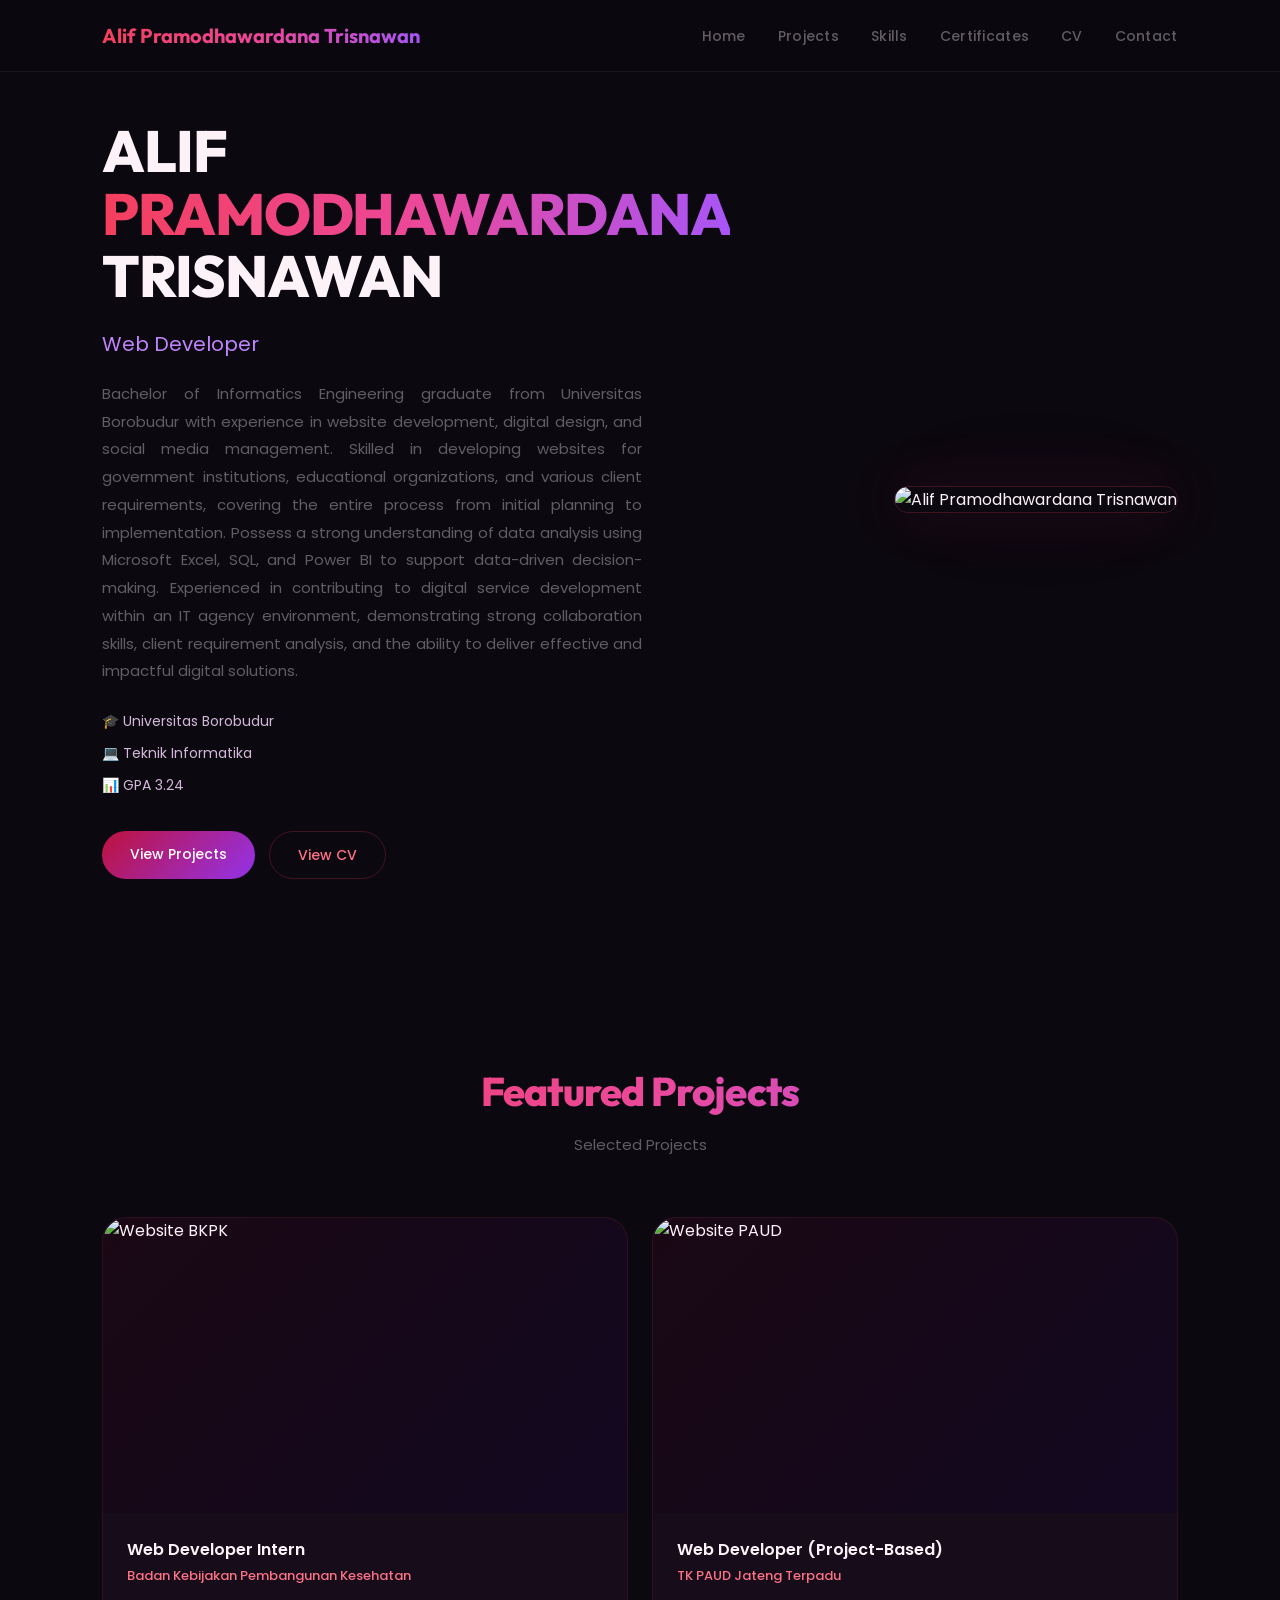
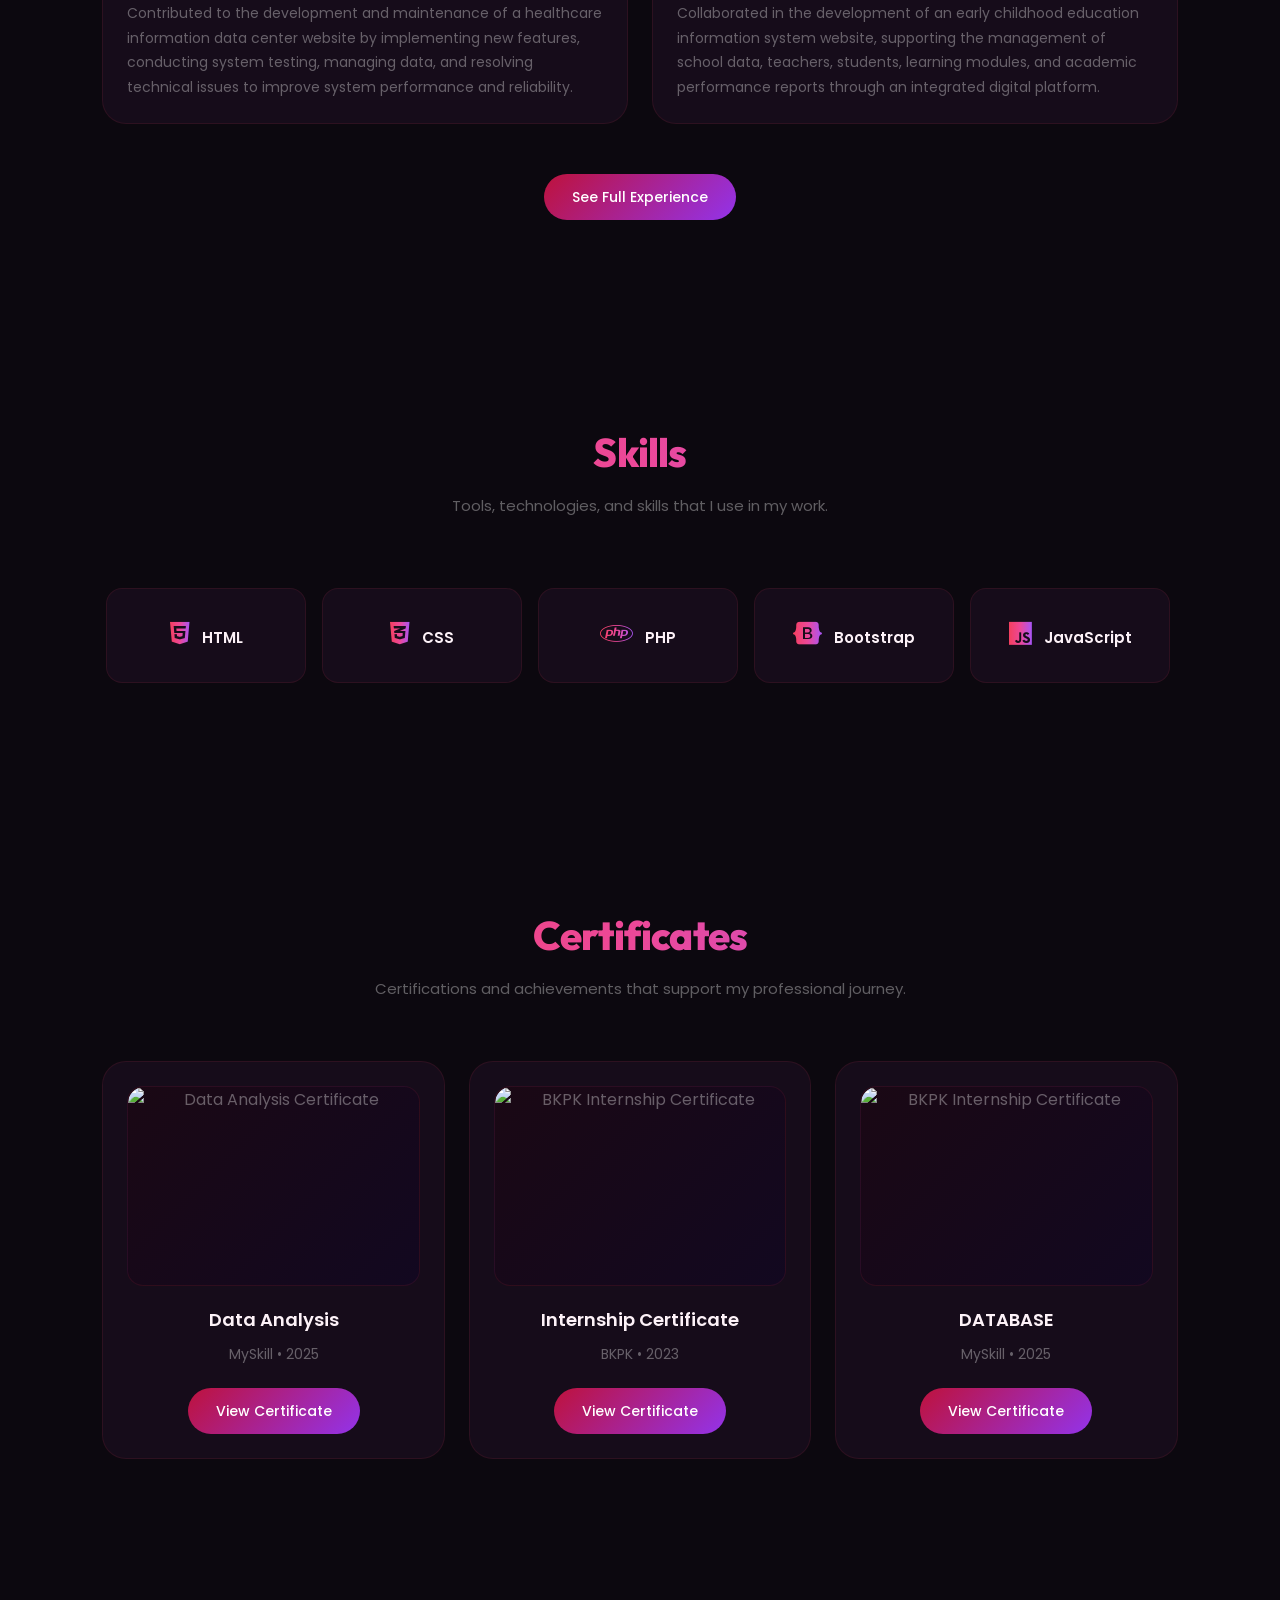
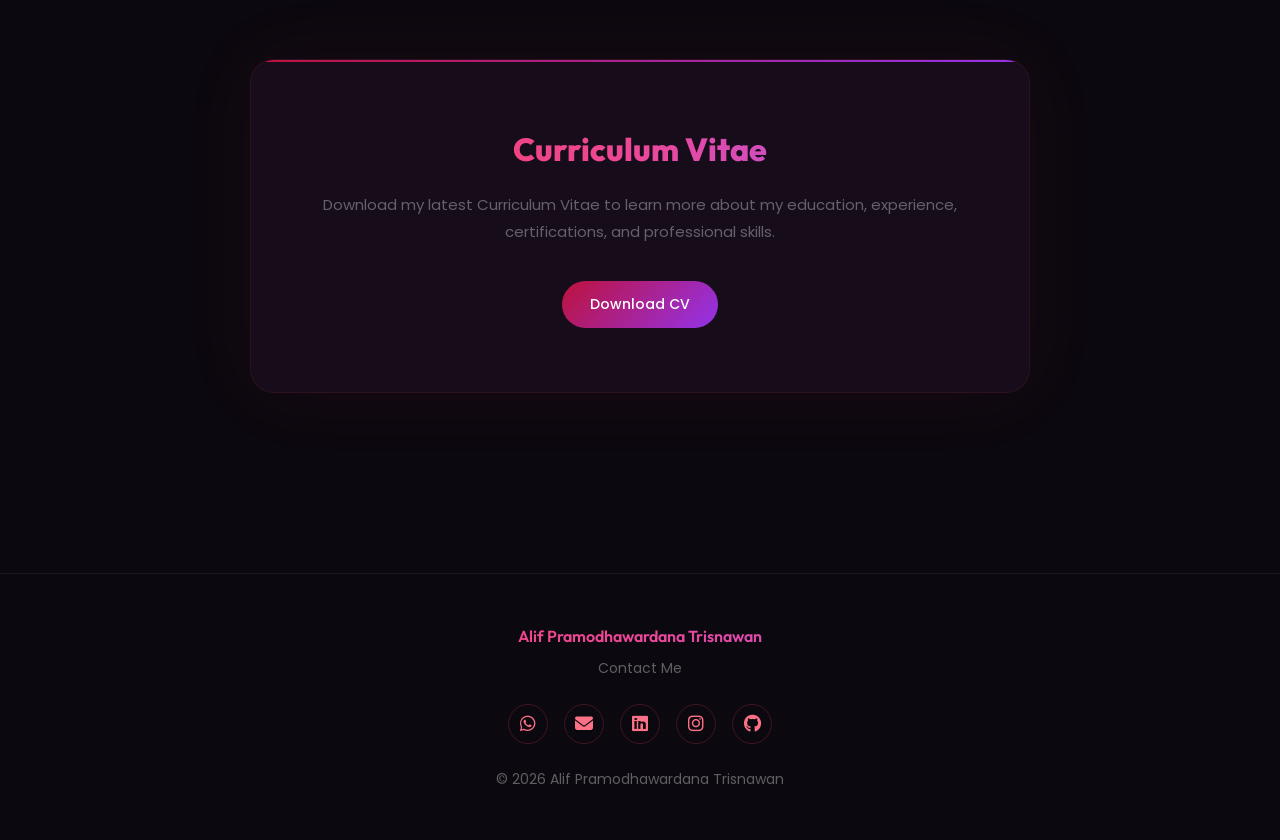
==== index.html @ bd799464 "Add files via upload" ====
<!DOCTYPE html>
<html lang="en">
<head>
    <meta charset="UTF-8">
    <meta name="viewport" content="width=device-width, initial-scale=1.0">

    <title>Alif Pramodhawardana Trisnawan</title>

    <!-- Google Font -->
    <link href="https://fonts.googleapis.com/css2?family=Outfit:wght@400;500;600;700&family=Poppins:wght@300;400;500;600&display=swap" rel="stylesheet">

    <!-- CSS -->
    <link rel="stylesheet" href="style.css">

    <link rel="stylesheet"
    href="https://cdnjs.cloudflare.com/ajax/libs/font-awesome/6.5.2/css/all.min.css">
</head>
<body>

    <!-- Navbar -->
    <nav class="navbar">

    <div class="logo">
        Alif Pramodhawardana Trisnawan
    </div>

    <!-- Hamburger -->

    <div class="menu-toggle" id="menu-toggle">
        ☰
    </div>

    <ul class="nav-links" id="nav-links">
        <li><a href="#home">Home</a></li>
        <li><a href="#projects">Projects</a></li>
        <li><a href="#skills">Skills</a></li>
        <li><a href="#certificates">Certificates</a></li>
        <li><a href="#cv">CV</a></li>
        <li><a href="#contact">Contact</a></li>
    </ul>


    </nav>

<!-- Hero Section -->
<section id="home" class="hero">

    <div class="hero-content">

        <div class="hero-text">

            <h1>
                ALIF <span>PRAMODHAWARDANA</span> TRISNAWAN
            </h1>

            <h2>
                <span id="typing-text"></span>
            </h2>

            <p>
                Bachelor of Informatics Engineering graduate from Universitas Borobudur with experience in website development, digital design, and social media management. Skilled in developing websites for government institutions, educational organizations, and various client requirements, covering the entire process from initial planning to implementation. Possess a strong understanding of data analysis using Microsoft Excel, SQL, and Power BI to support data-driven decision-making. Experienced in contributing to digital service development within an IT agency environment, demonstrating strong collaboration skills, client requirement analysis, and the ability to deliver effective and impactful digital solutions.
            </p>

            <div class="education">
                <p>🎓 Universitas Borobudur</p>
                <p>💻 Teknik Informatika</p>
                <p>📊 GPA 3.24</p>
            </div>

            <div class="hero-buttons">
                <a href="#projects" class="btn-primary">
                    View Projects
                </a>
                <a href="assets/cv/resume-alif.pdf"
                   class="btn-secondary"
                   target="_blank">
                    View CV
                </a>
            </div>

        </div>

        <div class="hero-image">
            <img src="assets/images/buat-profil-2.jpg"
                 alt="Alif Pramodhawardana Trisnawan">
        </div>

    </div>

</section>

<!-- Featured Projects -->
<section id="projects" class="projects">

    <div class="section-title">
        <h2>Featured Projects</h2>
        <p>Selected Projects</p>
    </div>

    <div class="project-container">

        <!-- BKPK -->
        <div class="project-card">

            <div class="project-image">
                <img src="assets/projects/BKPK/mikro1.png"
                     alt="Website BKPK">
            </div>

            <div class="project-content">

                <h3>
                    Web Developer Intern
                </h3>

                <h4>
                    Badan Kebijakan Pembangunan Kesehatan
                </h4>

                <p>
Contributed to the development and maintenance of a healthcare information data center website by implementing new features, conducting system testing, managing data, and resolving technical issues to improve system performance and reliability.                </p>

            </div>

        </div>

        <!-- PAUD -->
        <div class="project-card">

            <div class="project-image">
                <img src="assets/projects/PAUD/paud1.png"
                     alt="Website PAUD">
            </div>

            <div class="project-content">

                <h3>
                    Web Developer (Project-Based)
                </h3>

                <h4>
                    TK PAUD Jateng Terpadu
                </h4>

                <p>
Collaborated in the development of an early childhood education information system website, supporting the management of school data, teachers, students, learning modules, and academic performance reports through an integrated digital platform.                </p>

            </div>

        </div>

    </div>

    <div class="experience-btn">

        <a href="pages/projects.html" class="btn-primary">
            See Full Experience
        </a>

    </div>

</section>

<!-- Skills -->
<section id="skills" class="skills">

    <div class="section-title">
        <h2>Skills</h2>
        <p>Tools, technologies, and skills that I use in my work.</p>
    </div>

    <div class="skills-scroll">

        <div class="skill-item">
            <i class="fa-brands fa-html5"></i>
            HTML
        </div>

        <div class="skill-item">
            <i class="fa-brands fa-css3-alt"></i>
            CSS
        </div>

        <div class="skill-item">
            <i class="fa-brands fa-php"></i>
            PHP
        </div>

        <div class="skill-item">
            <i class="fa-brands fa-bootstrap"></i>
            Bootstrap
        </div>

        <div class="skill-item">
            <i class="fa-brands fa-js"></i>
            JavaScript
        </div>

        <div class="skill-item">
            <i class="fa-solid fa-database"></i>
            MySQL
        </div>

        <div class="skill-item">
            <i class="fa-solid fa-table"></i>
            SQL
        </div>

        <div class="skill-item">
            <i class="fa-brands fa-python"></i>
            Python
        </div>

        <div class="skill-item">
            <i class="fa-solid fa-file-excel"></i>
            Microsoft Excel
        </div>

        <div class="skill-item">
            <i class="fa-solid fa-chart-column"></i>
            Power BI
        </div>

        <div class="skill-item">
            <i class="fa-solid fa-palette"></i>
            Canva
        </div>

        <div class="skill-item">
            <i class="fa-solid fa-photo-film"></i>
            Content Creation
        </div>

        <div class="skill-item">
            <i class="fa-solid fa-bullhorn"></i>
            Social Media Management
        </div>

    </div>

</section>

<!-- Certificates -->

<section id="certificates" class="certificates">

    <div class="section-title">
        <h2>Certificates</h2>
        <p>
            Certifications and achievements that support my professional journey.
        </p>
    </div>

    <div class="certificate-container">

        <!-- Certificate 1 -->

<div class="certificate-card">

    <div class="certificate-preview">

        <img src="assets/certificates/ANALYSIS.jpg"
             alt="Data Analysis Certificate">

    </div>

    <h3>Data Analysis</h3>

    <p>MySkill • 2025</p>

    <a href="assets/certificates/ALL.pdf"
       target="_blank"
       class="btn-primary">
       View Certificate
    </a>

</div>

        <!-- Certificate 2 -->

        <div class="certificate-card">

<div class="certificate-preview">

    <img src="assets/certificates/sertifikat-magang.jpg"
         alt="BKPK Internship Certificate">

</div>

            <h3>Internship Certificate</h3>

            <p>BKPK • 2023</p>

            <a href="assets/certificates/sertifikat-magang.pdf"
               target="_blank"
               class="btn-primary">
               View Certificate
            </a>

        </div>

        <!-- Certificate 3 -->

        <div class="certificate-card">

<div class="certificate-preview">

    <img src="assets/certificates/data.jpg"
         alt="BKPK Internship Certificate">

</div>

            <h3>DATABASE</h3>

            <p>MySkill • 2025</p>

            <a href="assets/certificates/DATABASE ALL.pdf"
               target="_blank"
               class="btn-primary">
               View Certificate
            </a>

        </div>

</section>



<!-- CV -->
<section id="cv" class="cv-section">

    <div class="cv-container">

        <h2>Curriculum Vitae</h2>

        <p>
            Download my latest Curriculum Vitae to learn more about my
            education, experience, certifications, and professional skills.
        </p>

<a href="assets/cv/resume-alif.pdf"
   class="btn-primary"
   download>

    Download CV

</a>

    </div>

</section>

<!-- Contact -->

<!-- <section id="contact" class="contact">

    <div class="section-title">
        <h2>Contact Me</h2>
        <p>
            Feel free to connect with me through the platforms below.
        </p>
    </div>

    <div class="contact-container">

        <a href="https://wa.me/6281221044004" target="_blank" class="contact-card">

            <i class="fa-brands fa-whatsapp"></i>

            <h3>WhatsApp</h3>

            <p>Let's chat</p>

        </a>

        <a href="mailto:lif15tri@gmail.com" class="contact-card">

            <i class="fa-solid fa-envelope"></i>

            <h3>Email</h3>

            <p>Send an email</p>

        </a>

        <a href="https://www.linkedin.com/in/alif-pramodhawardana-93b6852ab"
           target="_blank"
           class="contact-card">

            <i class="fa-brands fa-linkedin"></i>

            <h3>LinkedIn</h3>

            <p>Professional Profile</p>

        </a>

        <a href="https://www.instagram.com/anadrawahdomarp?igsh=MTR5dDhwdjJ6NG42eQ=="
           target="_blank"
           class="contact-card">

            <i class="fa-brands fa-instagram"></i>

            <h3>Instagram</h3>

            <p>Social Media</p>

        </a>

        <a href="https://github.com/lif74627"
           target="_blank"
           class="contact-card">

            <i class="fa-brands fa-github"></i>

            <h3>GitHub</h3>

            <p>Code Repository</p>

        </a>

    </div>

</section> -->

<script src="script.js"></script>

<footer class="footer" id="contact">
    
    <div class="footer-content"> 
        <h3>Alif Pramodhawardana Trisnawan</h3>
        <p>Contact Me</p>
        <div class="footer-social">
            <a href="https://wa.me/6281221044004" target="_blank">
                <i class="fa-brands fa-whatsapp"></i>
            </a>
            <a href="https://mail.google.com/mail/?view=cm&to=lif15tri@gmail.com" target="_blank">
                <i class="fa-solid fa-envelope"></i>
            </a>
            <a href="https://www.linkedin.com/in/alif-pramodhawardana-93b6852ab"
               target="_blank">
                <i class="fa-brands fa-linkedin"></i>
            </a>
            <a href="https://www.instagram.com/anadrawahdomarp?igsh=MTR5dDhwdjJ6NG42eQ=="
               target="_blank">
                <i class="fa-brands fa-instagram"></i>
            </a>
            <a href="https://github.com/lif74627"
               target="_blank">
                <i class="fa-brands fa-github"></i>
            </a>
        </div>
        <p class="copyright">
            © 2026 Alif Pramodhawardana Trisnawan
        </p>
    </div>
</footer>
</body>

</html>
---- style.css ----
/* =========================
   CSS VARIABLES
========================= */

:root {
    --bg-base:       #0C080F;
    --bg-surface:    #110810;
    --bg-card:       #160C1A;
    --bg-card-hover: #1C1024;

    --rose:          #F43F5E;
    --rose-soft:     #FB7185;
    --rose-dim:      rgba(244, 63, 94, 0.15);
    --rose-border:   rgba(244, 63, 94, 0.22);

    --violet:        #A855F7;
    --violet-soft:   #C084FC;
    --violet-dim:    rgba(168, 85, 247, 0.12);
    --violet-border: rgba(168, 85, 247, 0.22);

    --grad-primary:  linear-gradient(135deg, #BE123C, #9333EA);
    --grad-text:     linear-gradient(90deg, #F43F5E, #EC4899, #A855F7);
    --grad-subtle:   linear-gradient(135deg, #1A0814, #120820);

    --text-primary:  #FDF2F8;
    --text-secondary:#D1B8D8;
    --text-muted:    rgba(255, 255, 255, 0.35);

    --border-subtle: rgba(244, 63, 94, 0.1);
    --border-mid:    rgba(244, 63, 94, 0.2);
    --border-line:   rgba(255, 255, 255, 0.06);

    --radius-sm:     10px;
    --radius-md:     16px;
    --radius-lg:     24px;
    --radius-pill:   999px;
}

/* =========================
   RESET & BASE
========================= */

html {
    scroll-behavior: smooth;
}

*, *::before, *::after {
    margin: 0;
    padding: 0;
    box-sizing: border-box;
}

html, body {
    overflow-x: hidden;
    width: 100%;
    max-width: 100%;
}

body {
    background: var(--bg-base);
    font-family: 'Poppins', sans-serif;
    color: var(--text-primary);
    line-height: 1.6;
}

/* =========================
   TYPOGRAPHY HELPERS
========================= */

.gradient-text {
    background: var(--grad-text);
    -webkit-background-clip: text;
    -webkit-text-fill-color: transparent;
    background-clip: text;
}

/* =========================
   NAVBAR
========================= */

.navbar {
    width: 100%;
    height: 72px;
    display: flex;
    justify-content: space-between;
    align-items: center;
    padding: 0 8%;
    position: fixed;
    top: 0;
    z-index: 1000;
    background: rgba(12, 8, 15, 0.85);
    backdrop-filter: blur(16px);
    border-bottom: 1px solid var(--border-line);
}

.logo {
    font-family: 'Outfit', sans-serif;
    font-size: 20px;
    font-weight: 700;
    background: var(--grad-text);
    -webkit-background-clip: text;
    -webkit-text-fill-color: transparent;
    background-clip: text;
}

.nav-links {
    display: flex;
    gap: 32px;
    list-style: none;
}

.nav-links a {
    text-decoration: none;
    color: var(--text-muted);
    font-size: 14px;
    font-weight: 500;
    letter-spacing: 0.02em;
    transition: color 0.3s;
    position: relative;
}

.nav-links a::after {
    content: '';
    position: absolute;
    bottom: -4px;
    left: 0;
    width: 0;
    height: 1.5px;
    background: var(--grad-text);
    transition: width 0.3s;
}

.nav-links a:hover {
    color: var(--rose-soft);
}

.nav-links a:hover::after {
    width: 100%;
}

.menu-toggle {
    display: none;
    font-size: 26px;
    cursor: pointer;
    color: var(--text-primary);
}

/* =========================
   BUTTONS
========================= */

.btn-primary {
    display: inline-block;
    background: var(--grad-primary);
    color: white;
    text-decoration: none;
    padding: 12px 28px;
    border-radius: var(--radius-pill);
    font-size: 14px;
    font-weight: 500;
    transition: opacity 0.3s, transform 0.3s;
    border: none;
    cursor: pointer;
}

.btn-primary:hover {
    opacity: 0.88;
    transform: translateY(-2px);
}

.btn-secondary {
    display: inline-block;
    border: 1px solid var(--rose-border);
    color: var(--rose-soft);
    text-decoration: none;
    padding: 12px 28px;
    border-radius: var(--radius-pill);
    font-size: 14px;
    font-weight: 500;
    transition: background 0.3s, transform 0.3s;
}

.btn-secondary:hover {
    background: var(--rose-dim);
    transform: translateY(-2px);
}

/* =========================
   HERO
========================= */

.hero {
    min-height: 100vh;
    display: flex;
    align-items: center;
    padding: 120px 8% 80px;
}

.hero-content {
    width: 100%;
    display: flex;
    justify-content: space-between;
    align-items: center;
    gap: 60px;
}

.hero-text {
    flex: 1;
}

.hero-eyebrow {
    display: inline-flex;
    align-items: center;
    gap: 8px;
    font-size: 11px;
    font-weight: 500;
    letter-spacing: 0.12em;
    text-transform: uppercase;
    color: var(--rose);
    margin-bottom: 18px;
}

.hero-eyebrow::before {
    content: '';
    display: inline-block;
    width: 20px;
    height: 1.5px;
    background: var(--rose);
}

.hero-text h1 {
    font-family: 'Outfit', sans-serif;
    font-size: 58px;
    font-weight: 800;
    line-height: 1.08;
    letter-spacing: -0.02em;
    margin-bottom: 20px;
    color: var(--text-primary);
}

.hero-text h1 span {
    background: var(--grad-text);
    -webkit-background-clip: text;
    -webkit-text-fill-color: transparent;
    background-clip: text;
}

.hero-text h2 {
    font-size: 20px;
    font-weight: 400;
    color: var(--violet-soft);
    margin-bottom: 20px;
    min-height: 30px;
}

.hero-text p {
    color: var(--text-muted);
    line-height: 1.85;
    margin-bottom: 24px;
    max-width: 540px;
    font-size: 15px;
    text-align: justify;
}

.education {
    margin-bottom: 32px;
}

.education p {
    margin-bottom: 6px;
    font-size: 14px;
    color: var(--text-secondary);
}

.hero-buttons {
    display: flex;
    gap: 14px;
    flex-wrap: wrap;
}

.hero-image img {
    width: 360px;
    height: 700px;
    object-fit: cover;
    border-radius: var(--radius-lg);
    border: 1px solid var(--rose-border);
    box-shadow: 0 0 60px rgba(244, 63, 94, 0.12), 0 0 120px rgba(168, 85, 247, 0.06);
}

/* =========================
   SECTION TITLE
========================= */

.section-title {
    text-align: center;
    margin-bottom: 60px;
}

.section-title h2 {
    font-family: 'Outfit', sans-serif;
    font-size: 40px;
    font-weight: 800;
    letter-spacing: -0.02em;
    margin-bottom: 10px;
    background: var(--grad-text);
    -webkit-background-clip: text;
    -webkit-text-fill-color: transparent;
    background-clip: text;
}

.section-title p {
    color: var(--text-muted);
    font-size: 15px;
}

/* =========================
   PROJECTS (index.html)
========================= */

.projects {
    padding: 100px 8%;
}

.project-container {
    display: grid;
    grid-template-columns: repeat(2, 1fr);
    gap: 24px;
}

.project-card {
    background: var(--bg-card);
    border-radius: var(--radius-lg);
    overflow: hidden;
    border: 1px solid var(--border-subtle);
    transition: transform 0.3s, border-color 0.3s, box-shadow 0.3s;
    position: relative;
}

.project-card:hover {
    transform: translateY(-8px);
    border-color: var(--rose-border);
    box-shadow: 0 20px 60px rgba(244, 63, 94, 0.1);
}

.project-image {
    width: 100%;
    height: 0;
    padding-bottom: 56.25%;
    overflow: hidden;
    border-radius: var(--radius-lg) var(--radius-lg) 0 0;
    background: var(--grad-subtle);
    position: relative;
}

.project-image img {
    position: absolute;
    top: 0;
    left: 0;
    width: 100%;
    height: 100%;
    object-fit: cover;
    display: block;
    transition: transform 0.4s;
}

.project-card:hover .project-image img {
    transform: scale(1.04);
}

.project-content {
    padding: 24px;
}

.project-content h3 {
    font-size: 16px;
    font-weight: 600;
    margin-bottom: 4px;
    color: var(--text-primary);
}

.project-content h4 {
    color: var(--rose-soft);
    font-size: 13px;
    font-weight: 500;
    margin-bottom: 14px;
}

.project-content p {
    color: var(--text-muted);
    line-height: 1.75;
    font-size: 14px;
}

.tech-stack {
    display: flex;
    flex-wrap: wrap;
    gap: 8px;
    margin-top: 18px;
}

.tech-stack span {
    background: var(--rose-dim);
    color: var(--rose-soft);
    border: 1px solid var(--rose-border);
    padding: 5px 14px;
    border-radius: var(--radius-pill);
    font-size: 12px;
    font-weight: 500;
}

.experience-btn {
    text-align: center;
    margin-top: 50px;
}

/* =========================
   SKILLS
========================= */

.skills {
    padding: 100px 8%;
}

.skills-scroll {
    display: flex;
    gap: 16px;
    overflow-x: auto;
    padding: 10px 4px 20px;
    scroll-behavior: smooth;
}

.skills-scroll::-webkit-scrollbar {
    height: 4px;
}

.skills-scroll::-webkit-scrollbar-track {
    background: var(--bg-surface);
    border-radius: var(--radius-pill);
}

.skills-scroll::-webkit-scrollbar-thumb {
    background: var(--rose);
    border-radius: var(--radius-pill);
}

.skill-item {
    min-width: 200px;
    background: var(--bg-card);
    border: 1px solid var(--border-subtle);
    border-radius: var(--radius-md);
    padding: 32px 20px;
    text-align: center;
    font-size: 15px;
    font-weight: 600;
    transition: transform 0.3s, border-color 0.3s, box-shadow 0.3s;
    flex-shrink: 0;
    color: var(--text-primary);
}

.skill-item i {
    background: var(--grad-text);
    -webkit-background-clip: text;
    -webkit-text-fill-color: transparent;
    background-clip: text;
    font-size: 26px;
    margin-right: 8px;
}

.skill-item:hover {
    transform: translateY(-6px);
    border-color: var(--rose-border);
    box-shadow: 0 12px 40px rgba(244, 63, 94, 0.1);
}

/* =========================
   CERTIFICATES
========================= */

.certificates {
    padding: 100px 8%;
}

.certificate-container {
    display: grid;
    grid-template-columns: repeat(auto-fill, minmax(300px, 1fr));
    gap: 24px;
    margin-top: 50px;
}

.certificate-card {
    background: var(--bg-card);
    border: 1px solid var(--border-subtle);
    border-radius: var(--radius-lg);
    padding: 24px;
    text-align: center;
    transition: transform 0.3s, border-color 0.3s, box-shadow 0.3s;
}

.certificate-card:hover {
    transform: translateY(-6px);
    border-color: var(--violet-border);
    box-shadow: 0 16px 50px rgba(168, 85, 247, 0.1);
}

.certificate-preview {
    height: 200px;
    background: var(--grad-subtle);
    border-radius: var(--radius-md);
    display: flex;
    align-items: center;
    justify-content: center;
    color: var(--text-muted);
    margin-bottom: 20px;
    overflow: hidden;
    border: 1px solid var(--border-subtle);
}

.certificate-preview img {
    width: 100%;
    height: 100%;
    object-fit: cover;
    border-radius: var(--radius-md);
    transition: transform 0.4s;
}

.certificate-card:hover .certificate-preview img {
    transform: scale(1.04);
}

.certificate-card h3 {
    margin-bottom: 8px;
    font-size: 18px;
    font-weight: 600;
    color: var(--text-primary);
}

.certificate-card p {
    color: var(--text-muted);
    margin-bottom: 22px;
    font-size: 14px;
    line-height: 1.6;
}

/* =========================
   CV SECTION
========================= */

.cv-section {
    padding: 100px 8%;
}

.cv-container {
    max-width: 780px;
    margin: auto;
    text-align: center;
    background: var(--bg-card);
    border: 1px solid var(--border-subtle);
    padding: 64px;
    border-radius: var(--radius-lg);
    box-shadow: 0 0 80px rgba(244, 63, 94, 0.06);
    position: relative;
    overflow: hidden;
}

.cv-container::before {
    content: '';
    position: absolute;
    top: 0;
    left: 0;
    right: 0;
    height: 2px;
    background: var(--grad-primary);
}

.cv-container h2 {
    font-family: 'Outfit', sans-serif;
    font-size: 32px;
    font-weight: 800;
    margin-bottom: 16px;
    background: var(--grad-text);
    -webkit-background-clip: text;
    -webkit-text-fill-color: transparent;
    background-clip: text;
}

.cv-container p {
    color: var(--text-muted);
    line-height: 1.8;
    margin-bottom: 36px;
    font-size: 15px;
}

/* =========================
   CONTACT
========================= */

.contact {
    padding: 80px 8%;
}

.contact-container {
    display: flex;
    justify-content: center;
    flex-wrap: wrap;
    gap: 16px;
    margin-top: 40px;
}

.contact-card {
    width: 150px;
    background: var(--bg-card);
    border: 1px solid var(--border-subtle);
    padding: 20px 16px;
    border-radius: var(--radius-md);
    text-align: center;
    text-decoration: none;
    color: var(--text-primary);
    transition: transform 0.3s, border-color 0.3s, box-shadow 0.3s;
}

.contact-card:hover {
    transform: translateY(-5px);
    border-color: var(--rose-border);
    box-shadow: 0 10px 30px rgba(244, 63, 94, 0.1);
}

.contact-card i {
    font-size: 26px;
    margin-bottom: 10px;
    background: var(--grad-text);
    -webkit-background-clip: text;
    -webkit-text-fill-color: transparent;
    background-clip: text;
}

.contact-card h3 {
    font-size: 14px;
    font-weight: 600;
    margin-bottom: 4px;
}

.contact-card p {
    font-size: 12px;
    color: var(--text-muted);
}

/* =========================
   FOOTER
========================= */

.footer {
    padding: 50px 8%;
    border-top: 1px solid var(--border-line);
    text-align: center;
    margin-top: 80px;
}

.footer-content h3 {
    font-family: 'Outfit', sans-serif;
    font-size: 16px;
    font-weight: 600;
    margin-bottom: 8px;
    background: var(--grad-text);
    -webkit-background-clip: text;
    -webkit-text-fill-color: transparent;
    background-clip: text;
}

.footer-content > p {
    color: var(--text-muted);
    font-size: 14px;
}

.footer-social {
    display: flex;
    justify-content: center;
    gap: 16px;
    margin: 24px 0;
}

.footer-social a {
    width: 40px;
    height: 40px;
    display: flex;
    align-items: center;
    justify-content: center;
    border-radius: var(--radius-pill);
    border: 1px solid var(--rose-border);
    color: var(--rose-soft);
    font-size: 18px;
    transition: background 0.3s, transform 0.3s;
    text-decoration: none;
}

.footer-social a:hover {
    background: var(--rose-dim);
    transform: translateY(-3px);
}

.copyright {
    font-size: 13px;
    color: var(--text-muted);
}

/* =========================
   IMAGE LIGHTBOX
========================= */

.lightbox {
    display: none;
    position: fixed;
    top: 0;
    left: 0;
    width: 100%;
    height: 100%;
    background: rgba(12, 8, 15, 0.95);
    z-index: 9999;
    justify-content: center;
    align-items: center;
    padding: 20px;
}

.lightbox img {
    max-width: 90%;
    max-height: 90%;
    border-radius: var(--radius-md);
    border: 1px solid var(--rose-border);
    box-shadow: 0 0 60px rgba(244, 63, 94, 0.15);
}

.close-lightbox {
    position: absolute;
    top: 20px;
    right: 30px;
    font-size: 40px;
    color: var(--text-muted);
    cursor: pointer;
    line-height: 1;
    transition: color 0.2s;
}

.close-lightbox:hover {
    color: var(--rose-soft);
}

/* =========================
   VIDEO LIGHTBOX
========================= */

.video-lightbox {
    display: none;
    position: fixed;
    z-index: 9999;
    left: 0;
    top: 0;
    width: 100%;
    height: 100%;
    background: rgba(12, 8, 15, 0.95);
    justify-content: center;
    align-items: center;
}

.video-lightbox video {
    max-height: 85vh;
    max-width: 90vw;
    border-radius: var(--radius-md);
    border: 1px solid var(--rose-border);
}

.close-video {
    position: absolute;
    top: 20px;
    right: 30px;
    color: var(--text-muted);
    font-size: 40px;
    cursor: pointer;
    line-height: 1;
    transition: color 0.2s;
}

.close-video:hover {
    color: var(--rose-soft);
}

/* =========================
   VIDEO THUMBNAIL
========================= */

.video-thumbnail {
    width: 220px;
    height: 390px;
    margin: auto;
    overflow: hidden;
    border-radius: var(--radius-md);
    border: 1px solid var(--rose-border);
    transition: transform 0.3s;
}

.video-thumbnail:hover {
    transform: translateY(-5px);
}

.video-thumbnail img {
    width: 100%;
    height: 100%;
    object-fit: cover;
    display: block;
}

/* =========================
   PROJECTS PAGE HERO
========================= */

.projects-hero {
    padding: 130px 8% 80px;
    text-align: center;
}

.projects-hero h1 {
    font-family: 'Outfit', sans-serif;
    font-size: 56px;
    font-weight: 800;
    letter-spacing: -0.02em;
    margin-bottom: 20px;
    background: var(--grad-text);
    -webkit-background-clip: text;
    -webkit-text-fill-color: transparent;
    background-clip: text;
}

.projects-hero p {
    max-width: 640px;
    margin: 0 auto;
    color: var(--text-muted);
    line-height: 1.85;
    font-size: 15px;
}

.projects-hero .btn-primary {
    margin-top: 32px;
}

/* =========================
   PROJECT GALLERY
========================= */

.project-gallery {
    padding: 70px 8%;
}

.project-gallery h2 {
    margin-bottom: 28px;
    font-size: 26px;
    font-weight: 700;
    font-family: 'Outfit', sans-serif;
    border-left: 4px solid var(--rose);
    padding-left: 16px;
    color: var(--text-primary);
}

.gallery-grid {
    display: grid;
    grid-template-columns: repeat(auto-fit, minmax(280px, 1fr));
    gap: 16px;
}

.gallery-grid img {
    width: 100%;
    height: 210px;
    object-fit: cover;
    border-radius: var(--radius-md);
    cursor: pointer;
    transition: transform 0.3s, box-shadow 0.3s;
    border: 1px solid var(--border-subtle);
}

.gallery-grid img:hover {
    transform: translateY(-4px);
    box-shadow: 0 12px 40px rgba(244, 63, 94, 0.12);
}

.gallery-item {
    width: 100%;
    height: 210px;
    overflow: hidden;
    border-radius: var(--radius-md);
    cursor: pointer;
    transition: transform 0.3s, box-shadow 0.3s;
    border: 1px solid var(--rose-border);
}

.gallery-item img {
    width: 100%;
    height: 100%;
    object-fit: cover;
    border-radius: var(--radius-md);
    transition: transform 0.3s;
    border: none;
}

.gallery-item:hover {
    transform: translateY(-4px);
    box-shadow: 0 12px 40px rgba(244, 63, 94, 0.15);
}

/* =========================
   SCROLL TO TOP BUTTON
========================= */

#scrollTopBtn {
    position: fixed;
    bottom: 32px;
    right: 32px;
    z-index: 9998;
    width: 44px;
    height: 44px;
    background: var(--rose-dim);
    border: 1px solid var(--rose-border);
    border-radius: var(--radius-pill);
    color: var(--rose-soft);
    font-size: 18px;
    cursor: pointer;
    display: flex;
    align-items: center;
    justify-content: center;
    opacity: 0;
    visibility: hidden;
    transform: translateY(10px);
    transition: all 0.3s ease;
}

#scrollTopBtn.show {
    opacity: 1;
    visibility: visible;
    transform: translateY(0);
}

#scrollTopBtn:hover {
    background: var(--grad-primary);
    border-color: transparent;
    color: white;
    transform: translateY(-3px);
    box-shadow: 0 8px 24px rgba(244, 63, 94, 0.3);
}

/* =========================
   PROJECT SECTION (pages)
========================= */

.project-section {
    padding: 80px 8%;
    display: flex;
    align-items: center;
    justify-content: center;
    gap: 60px;
}

.project-section.reverse {
    flex-direction: row-reverse;
}

/* =========================
   RESPONSIVE MOBILE
========================= */

@media (max-width: 768px) {

    /* NAVBAR */
    .navbar {
        padding: 0 5%;
        height: 60px;
    }

    .logo {
        font-size: 13px;
        max-width: 160px;
        white-space: nowrap;
        overflow: hidden;
        text-overflow: ellipsis;
    }

    .menu-toggle {
        display: block;
    }

    .nav-links {
        position: fixed;
        top: 60px;
        right: -100%;
        width: 220px;
        height: 100vh;
        background: var(--bg-surface);
        border-left: 1px solid var(--border-subtle);
        flex-direction: column;
        align-items: center;
        padding-top: 40px;
        transition: right 0.3s;
        gap: 28px;
        z-index: 999;
    }

    .nav-links.active {
        right: 0;
    }

    .nav-links a {
        font-size: 15px;
    }

    /* HERO */
    .hero {
        padding: 80px 5% 60px;
        min-height: auto;
    }

    .hero-content {
        flex-direction: column-reverse;
        gap: 32px;
        text-align: center;
    }

    .hero-eyebrow {
        justify-content: center;
    }

    .hero-text h1 {
        font-size: 28px;
        letter-spacing: -0.01em;
    }

    .hero-text h2 {
        font-size: 16px;
    }

    .hero-text p {
        font-size: 13px;
    }

    .education p {
        font-size: 13px;
    }

    .hero-buttons {
        flex-direction: column;
        align-items: center;
        gap: 10px;
    }

    .btn-primary,
    .btn-secondary {
        width: 100%;
        max-width: 280px;
        text-align: center;
        padding: 12px 20px;
        font-size: 14px;
    }

    .hero-image {
        width: 100%;
        display: flex;
        justify-content: center;
    }

    .hero-image img {
        width: 180px;
        height: 400px;
        border-radius: var(--radius-md);
    }

    /* SECTION TITLE */
    .section-title h2 {
        font-size: 26px;
        word-break: break-word;
    }

    .section-title p {
        font-size: 13px;
        padding: 0 8px;
    }

    /* PROJECTS HOME */
    .projects {
        padding: 60px 5%;
    }

    .project-container {
        grid-template-columns: 1fr;
    }

    .project-image {
        padding-bottom: 56.25%;
        height: 0;
    }

    .project-content {
        padding: 18px;
    }

    .project-content h3 {
        font-size: 14px;
    }

    .project-content p {
        font-size: 13px;
    }

    /* SKILLS */
    .skills {
        padding: 60px 5%;
    }

    .skill-item {
        min-width: 130px;
        padding: 18px 12px;
        font-size: 13px;
    }

    .skill-item i {
        font-size: 20px;
    }

    /* CERTIFICATES */
    .certificates {
        padding: 60px 5%;
    }

    .certificate-container {
        grid-template-columns: 1fr;
        gap: 18px;
    }

    .certificate-preview {
        height: 170px;
    }

    .certificate-card h3 {
        font-size: 16px;
    }

    /* CV */
    .cv-section {
        padding: 60px 5%;
    }

    .cv-container {
        padding: 32px 20px;
    }

    .cv-container h2 {
        font-size: 22px;
    }

    .cv-container p {
        font-size: 13px;
    }

    /* CONTACT */
    .contact {
        padding: 60px 5%;
    }

    .contact-container {
        display: grid;
        grid-template-columns: repeat(2, 1fr);
        gap: 12px;
    }

    .contact-card {
        width: 100%;
        padding: 14px 10px;
    }

    .contact-card i {
        font-size: 22px;
    }

    .contact-card h3 {
        font-size: 12px;
    }

    .contact-card p {
        font-size: 11px;
    }

    /* FOOTER */
    .footer {
        padding: 40px 5%;
        margin-top: 60px;
    }

    .footer-content h3 {
        font-size: 14px;
    }

    .footer-social a {
        width: 36px;
        height: 36px;
        font-size: 16px;
    }

    .copyright {
        font-size: 12px;
    }

    /* PROJECTS PAGE */
    .projects-hero {
        padding: 80px 5% 50px;
    }

    .projects-hero h1 {
        font-size: 28px;
    }

    .projects-hero p {
        font-size: 13px;
    }

    .project-gallery {
        padding: 50px 5%;
    }

    .project-gallery h2 {
        font-size: 18px;
        margin-bottom: 18px;
    }

    .gallery-grid {
        grid-template-columns: repeat(2, 1fr);
        gap: 10px;
    }

    .gallery-grid img,
    .gallery-item,
    .gallery-item img {
        height: 130px;
        border-radius: var(--radius-sm);
    }

    .project-section {
        flex-direction: column;
        gap: 30px;
        padding: 50px 5%;
    }

    .project-section.reverse {
        flex-direction: column;
    }

    /* LIGHTBOX */
    .close-lightbox,
    .close-video {
        font-size: 30px;
        top: 15px;
        right: 15px;
    }

    /* SCROLL TO TOP */
    #scrollTopBtn {
        bottom: 20px;
        right: 20px;
        width: 38px;
        height: 38px;
        font-size: 16px;
    }
}
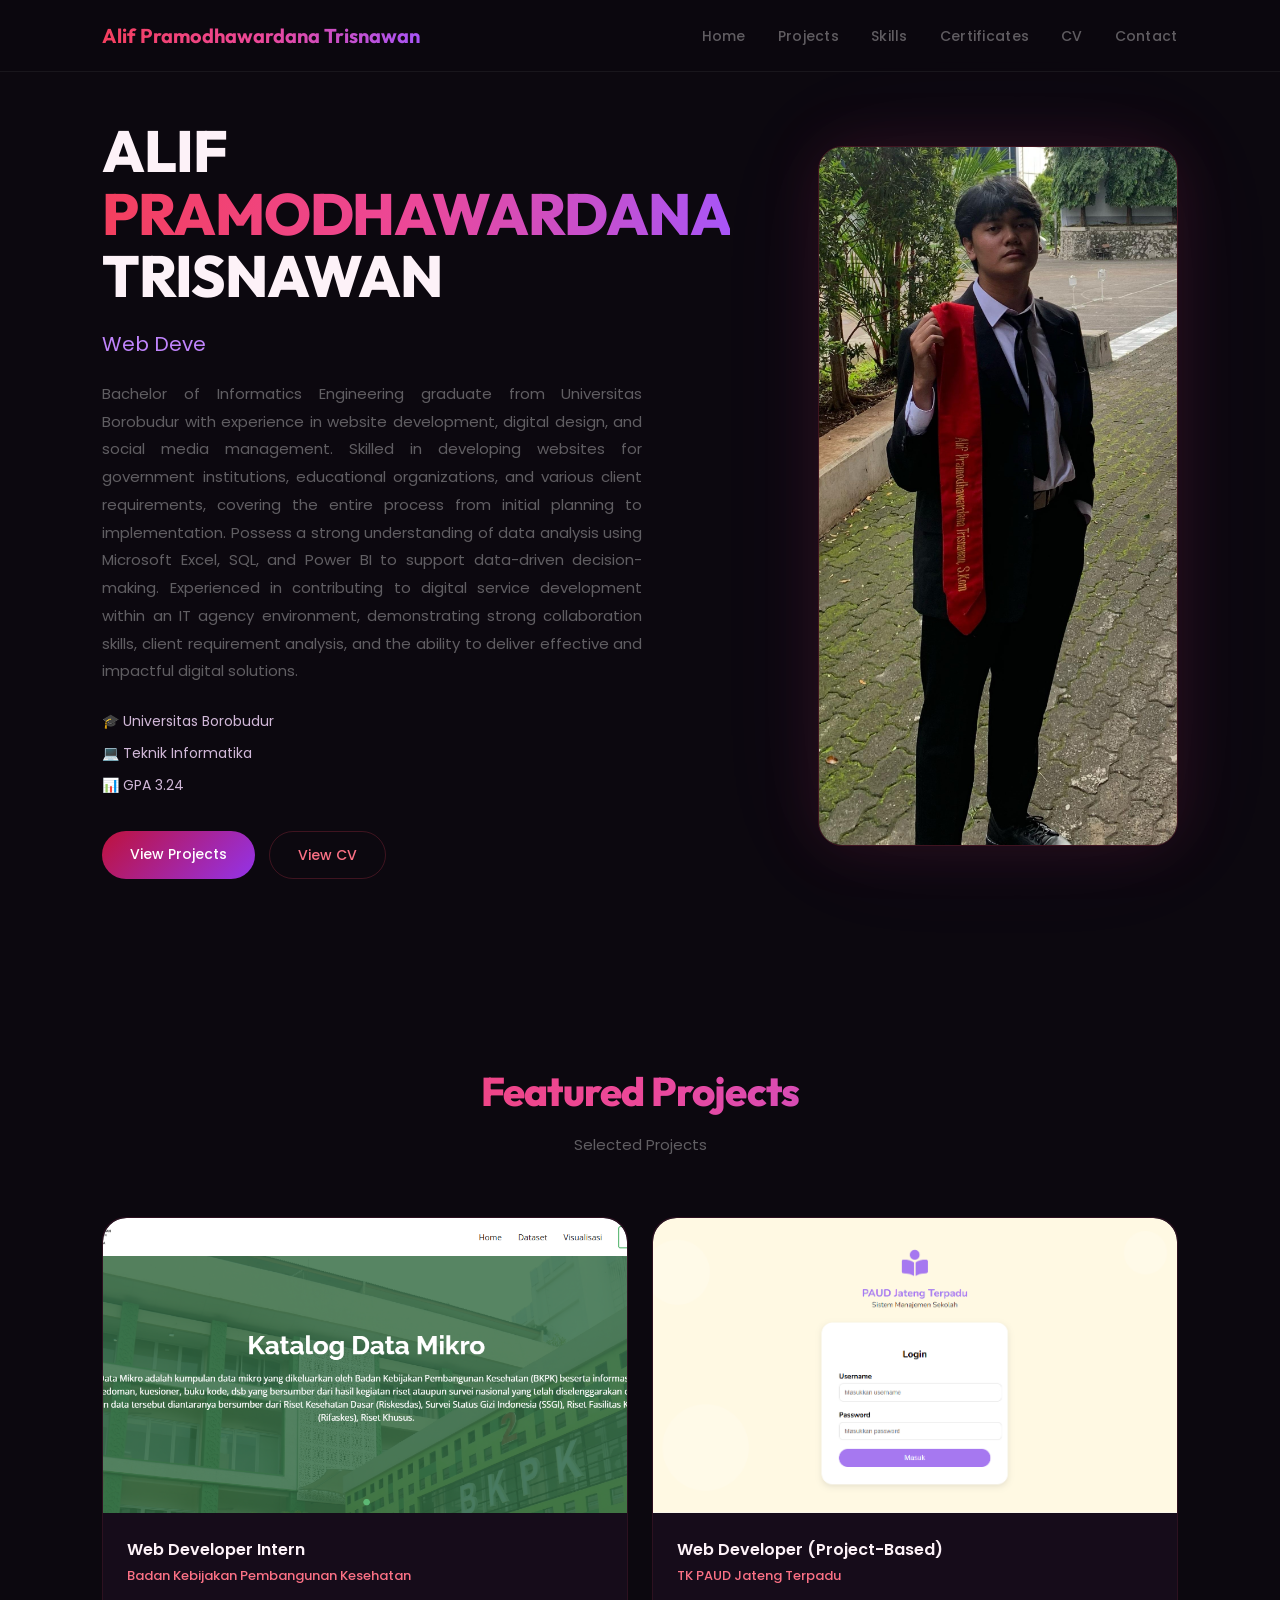
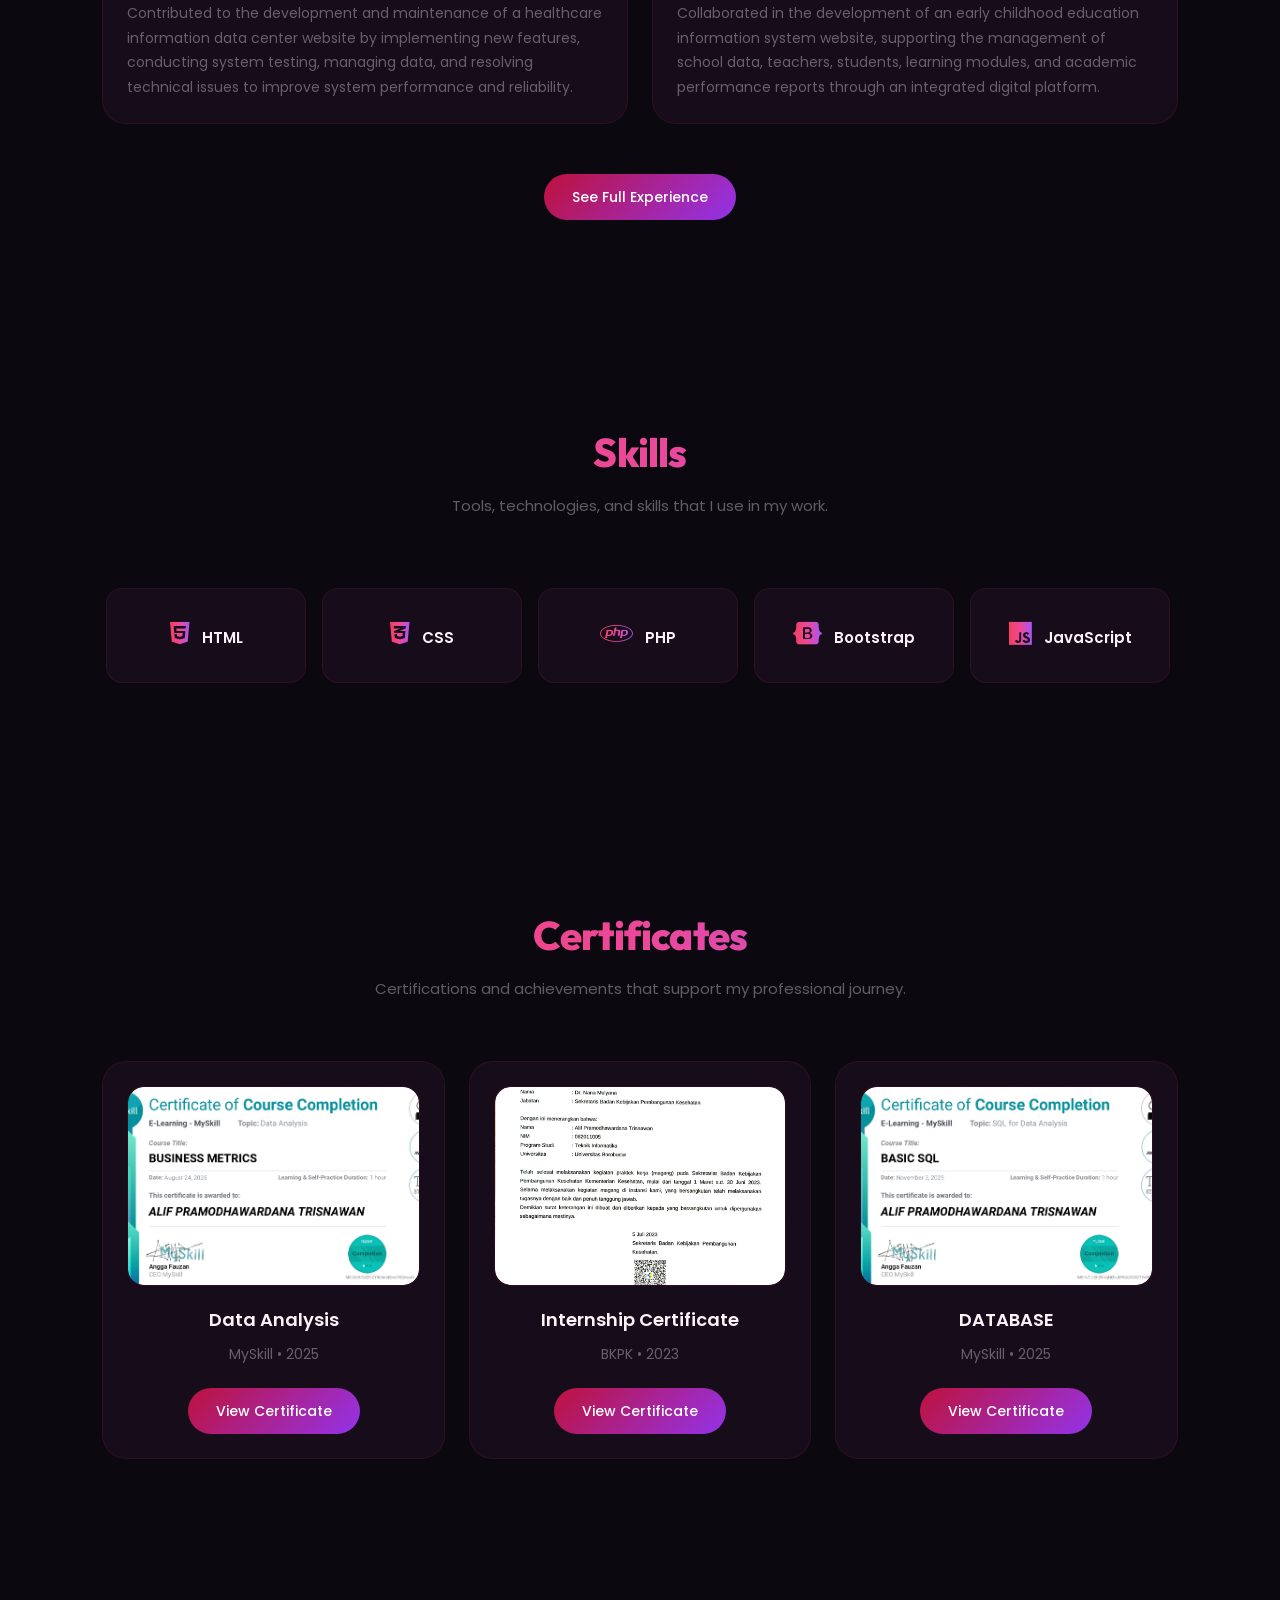
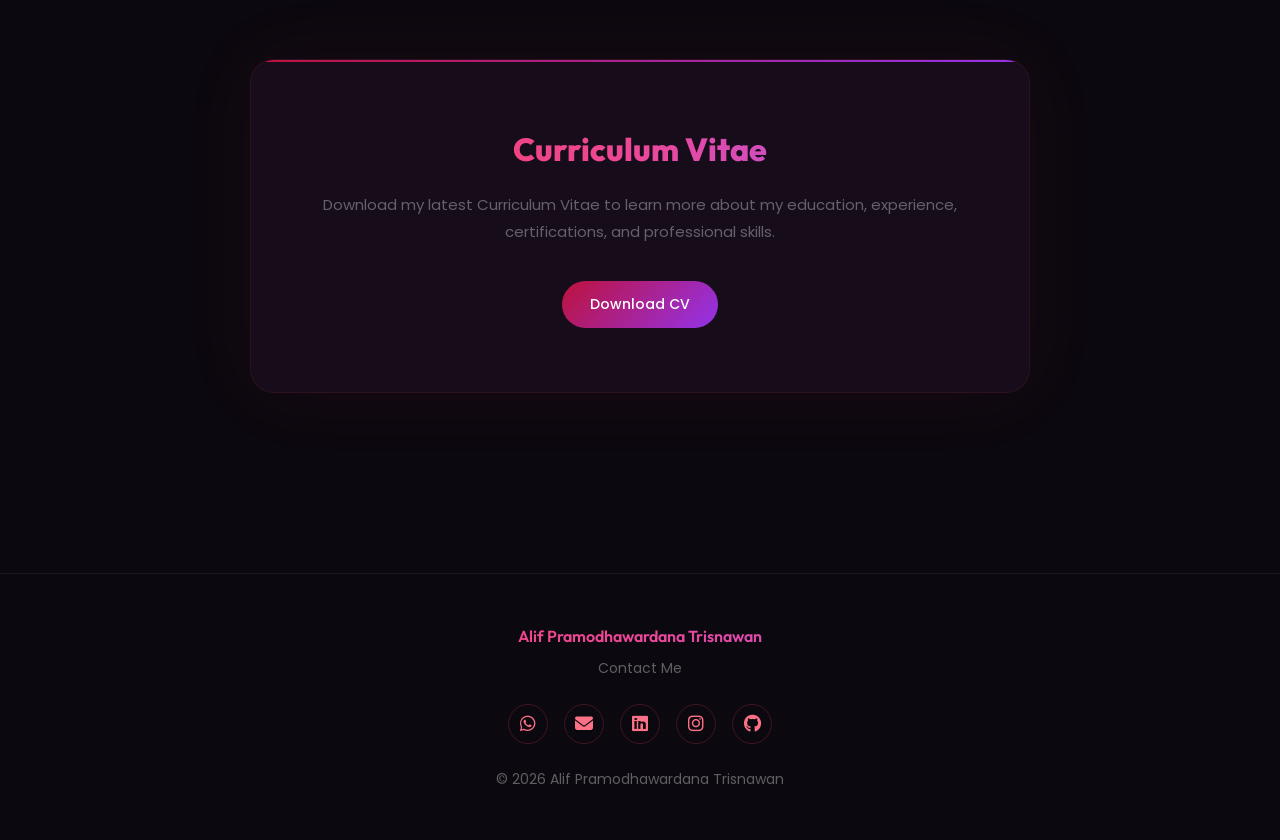
==== commit 6828248a: "Update index.html" ====
--- a/index.html
+++ b/index.html
@@ -71,7 +71,7 @@
                 <a href="#projects" class="btn-primary">
                     View Projects
                 </a>
-                <a href="assets/cv/resume-alif.pdf"
+                <a href="assets/cv/Resume-Alif-Pramodhawardana-Trisnawan.pdf"
                    class="btn-secondary"
                    target="_blank">
                     View CV
@@ -338,7 +338,7 @@
             education, experience, certifications, and professional skills.
         </p>
 
-<a href="assets/cv/resume-alif.pdf"
+<a href="assets/cv/Resume-Alif-Pramodhawardana-Trisnawan.pdf"
    class="btn-primary"
    download>
 
@@ -457,4 +457,4 @@
 </footer>
 </body>
 
-</html>+</html>
